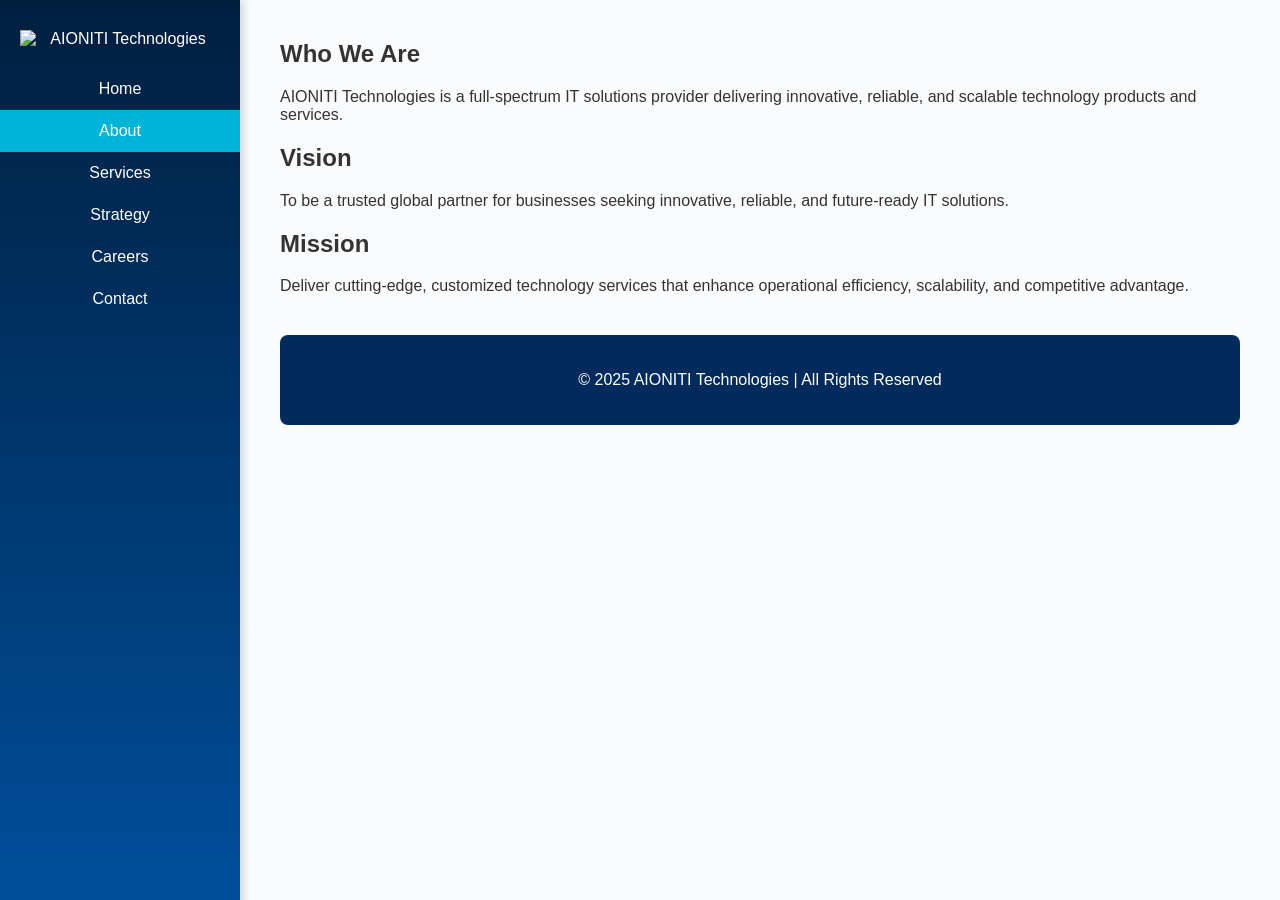
==== about.html @ 7520dfc8 "Add files via upload" ====
<!DOCTYPE html>
    <html lang='en'>
    <head>
      <meta charset='UTF-8'>
      <meta name='viewport' content='width=device-width, initial-scale=1.0'>
      <title>AIONITI Technologies</title>
      <link rel='stylesheet' href='style.css'>
    </head>
    <body>
      
<div class="sidebar">
  <div class="logo">
    <img src="assets/logo.jpg" alt="AIONITI Technologies" style="width:200px;display:block;margin:0 auto 20px auto;">
  </div>
  <nav>
    <a href="index.html">Home</a>
    <a href="about.html">About</a>
    <a href="services.html">Services</a>
    <a href="strategy.html">Strategy</a>
    <a href="careers.html">Careers</a>
    <a href="contact.html">Contact</a>
  </nav>
</div>

      <main>
        
    <section>
      <h2>Who We Are</h2>
      <p>AIONITI Technologies is a full-spectrum IT solutions provider delivering innovative, reliable, and scalable technology products and services.</p>
      <h2>Vision</h2>
      <p>To be a trusted global partner for businesses seeking innovative, reliable, and future-ready IT solutions.</p>
      <h2>Mission</h2>
      <p>Deliver cutting-edge, customized technology services that enhance operational efficiency, scalability, and competitive advantage.</p>
    </section>
    
        <footer><p>&copy; 2025 AIONITI Technologies | All Rights Reserved</p></footer>
      </main>
      <script src='script.js'></script>
    </body>
    </html>
---- style.css ----
body {
  margin: 0;
  font-family: 'Poppins', sans-serif;
  display: flex;
  background: #f9fbfd;
  color: #333;
}

.sidebar {
  position: fixed;
  top: 0;
  left: 0;
  width: 240px;
  height: 100%;
  background: linear-gradient(180deg, #001f3f, #00509e);
  color: white;
  padding-top: 30px;
  text-align: center;
  box-shadow: 2px 0 10px rgba(0,0,0,0.2);
}

.sidebar nav {
  display: flex;
  flex-direction: column;
  align-items: center;
}

.sidebar nav a {
  color: white;
  text-decoration: none;
  padding: 12px 0;
  width: 100%;
  text-align: center;
  font-weight: 500;
  transition: background 0.3s;
}

.sidebar nav a:hover,
.sidebar nav a.active {
  background: #00b4d8;
}

main {
  margin-left: 240px;
  padding: 20px 40px;
  width: calc(100% - 240px);
}

.hero {
  background: linear-gradient(90deg, #00509e, #0077b6);
  color: white;
  text-align: center;
  padding: 80px 20px;
  border-radius: 8px;
}

.hero h1 {
  font-size: 2rem;
  margin-bottom: 10px;
}

.hero p {
  font-size: 1.2rem;
  margin-bottom: 20px;
}

.btn {
  display: inline-block;
  background: white;
  color: #00509e;
  padding: 10px 20px;
  border-radius: 5px;
  text-decoration: none;
  font-weight: bold;
  transition: 0.3s;
}

.btn:hover {
  background: #00b4d8;
  color: white;
}

footer {
  text-align: center;
  margin-top: 40px;
  padding: 20px 0;
  color: #fff;
  background: #002b5c;
  border-radius: 8px;
}

@media (max-width: 768px) {
  .sidebar { width: 180px; }
  main { margin-left: 180px; padding: 20px; }
}

@media (max-width: 600px) {
  .sidebar {
    position: relative;
    width: 100%;
    height: auto;
  }
  .sidebar nav {
    flex-direction: row;
    flex-wrap: wrap;
  }
  .sidebar nav a {
    flex: 1 1 33%;
    padding: 10px;
    font-size: 0.9rem;
  }
  main { margin-left: 0; }
}
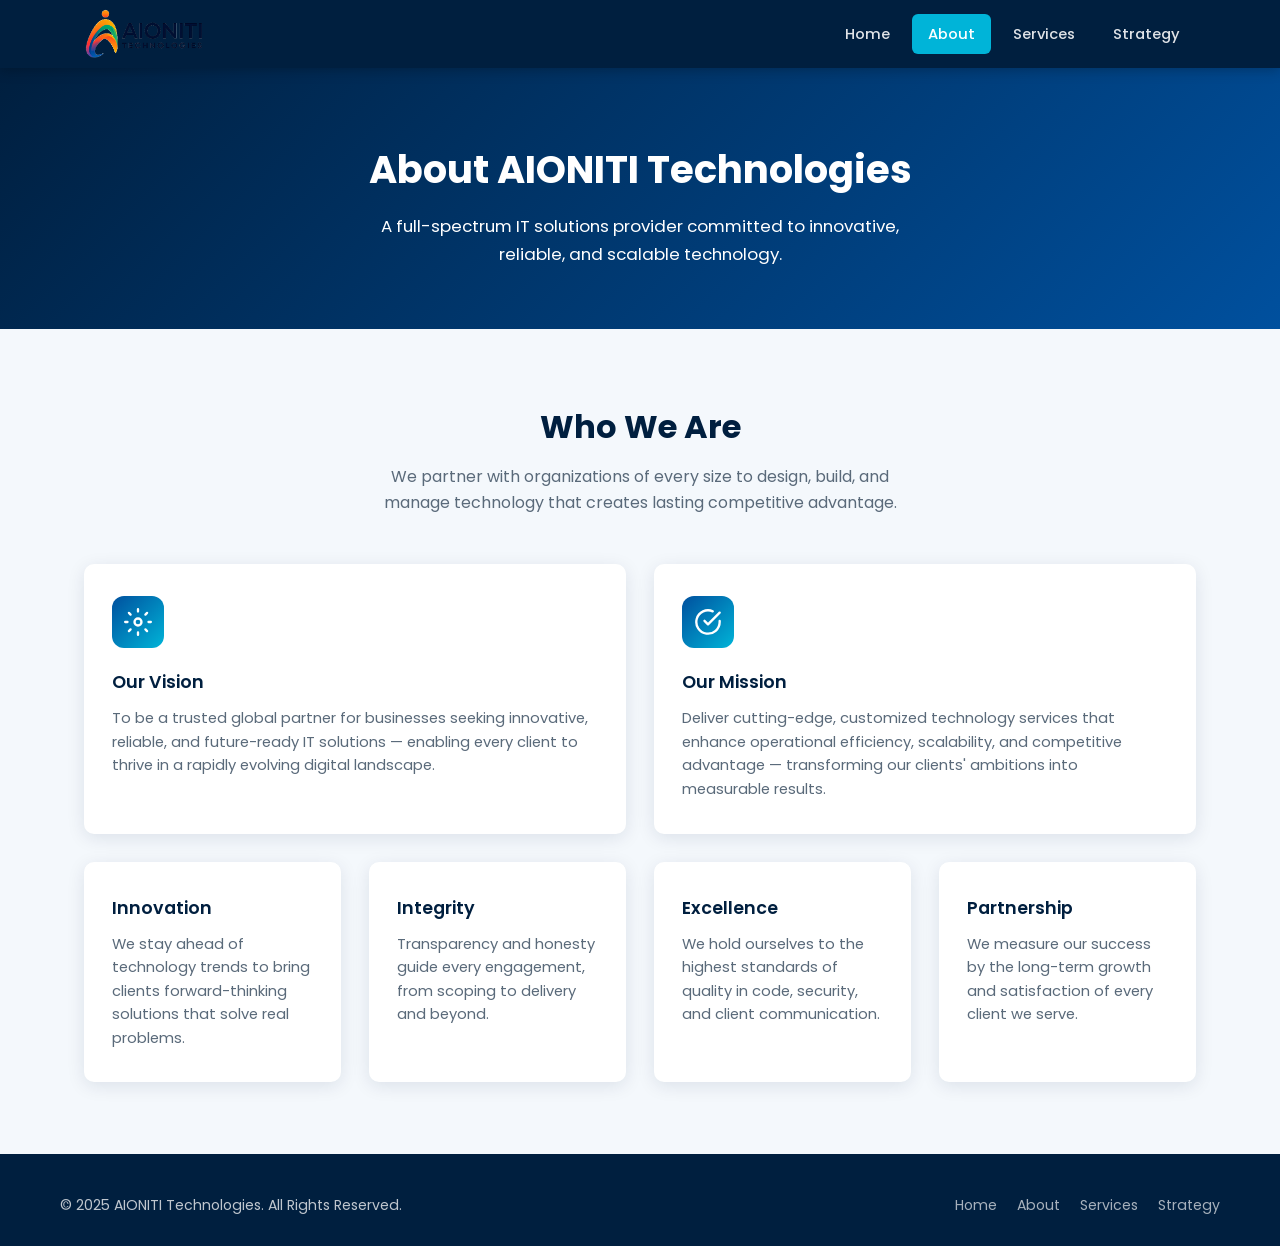
==== commit ce0f9f60: "Add files via upload" ====
--- a/about.html
+++ b/about.html
@@ -1,42 +1,134 @@
+<!DOCTYPE html>
+<html lang="en">
+<head>
+  <meta charset="UTF-8">
+  <meta name="viewport" content="width=device-width, initial-scale=1.0">
 
-    <!DOCTYPE html>
-    <html lang='en'>
-    <head>
-      <meta charset='UTF-8'>
-      <meta name='viewport' content='width=device-width, initial-scale=1.0'>
-      <title>AIONITI Technologies</title>
-      <link rel='stylesheet' href='style.css'>
-    </head>
-    <body>
-      
-<div class="sidebar">
-  <div class="logo">
-    <img src="assets/logo.jpg" alt="AIONITI Technologies" style="width:200px;display:block;margin:0 auto 20px auto;">
-  </div>
-  <nav>
-    <a href="index.html">Home</a>
-    <a href="about.html">About</a>
-    <a href="services.html">Services</a>
-    <a href="strategy.html">Strategy</a>
-    <a href="careers.html">Careers</a>
-    <a href="contact.html">Contact</a>
-  </nav>
-</div>
+  <title>About AIONITI Technologies — Our Vision, Mission &amp; Team</title>
+  <meta name="description" content="Learn about AIONITI Technologies — our vision to be a trusted global IT partner, our mission to deliver cutting-edge customized solutions, and the values that guide our team.">
 
-      <main>
-        
-    <section>
-      <h2>Who We Are</h2>
-      <p>AIONITI Technologies is a full-spectrum IT solutions provider delivering innovative, reliable, and scalable technology products and services.</p>
-      <h2>Vision</h2>
-      <p>To be a trusted global partner for businesses seeking innovative, reliable, and future-ready IT solutions.</p>
-      <h2>Mission</h2>
-      <p>Deliver cutting-edge, customized technology services that enhance operational efficiency, scalability, and competitive advantage.</p>
+  <!-- Open Graph -->
+  <meta property="og:type"        content="website">
+  <meta property="og:url"         content="https://aioniti.github.io/about.html">
+  <meta property="og:title"       content="About AIONITI Technologies — Our Vision, Mission &amp; Team">
+  <meta property="og:description" content="Discover the story, vision, and mission behind AIONITI Technologies — a full-spectrum IT solutions provider.">
+  <meta property="og:image"       content="https://aioniti.github.io/assets/logo.jpg">
+
+  <!-- Canonical -->
+  <link rel="canonical" href="https://aioniti.github.io/about.html">
+
+  <!-- Fonts -->
+  <link rel="preconnect" href="https://fonts.googleapis.com">
+  <link rel="preconnect" href="https://fonts.gstatic.com" crossorigin>
+  <link href="https://fonts.googleapis.com/css2?family=Poppins:wght@400;500;600;700&display=swap" rel="stylesheet">
+
+  <link rel="stylesheet" href="style.css">
+
+  <!-- JSON-LD: Organization -->
+  <script type="application/ld+json">
+  {
+    "@context": "https://schema.org",
+    "@type": "Organization",
+    "name": "AIONITI Technologies",
+    "url": "https://aioniti.github.io/",
+    "logo": "https://aioniti.github.io/assets/logo.jpg",
+    "description": "AIONITI Technologies is a full-spectrum IT solutions provider delivering innovative, reliable, and scalable technology products and services.",
+    "sameAs": []
+  }
+  </script>
+</head>
+<body>
+
+  <!-- ===== Header / Nav ===== -->
+  <header>
+    <div class="nav-inner">
+      <a href="index.html" class="nav-logo">
+        <img src="assets/logo-tr.png" alt="AIONITI Technologies logo">
+      </a>
+      <button class="nav-toggle" aria-label="Toggle navigation">
+        <span></span>
+        <span></span>
+        <span></span>
+      </button>
+      <nav>
+        <a href="index.html">Home</a>
+        <a href="about.html">About</a>
+        <a href="services.html">Services</a>
+        <a href="strategy.html">Strategy</a>
+      </nav>
+    </div>
+  </header>
+
+  <!-- ===== Main ===== -->
+  <main>
+
+    <!-- Page Hero -->
+    <section class="page-hero">
+      <h1 class="fade-in">About AIONITI Technologies</h1>
+      <p class="fade-in fade-in-delay-1">A full-spectrum IT solutions provider committed to innovative, reliable, and scalable technology.</p>
     </section>
-    
-        <footer><p>&copy; 2025 AIONITI Technologies | All Rights Reserved</p></footer>
-      </main>
-      <script src='script.js'></script>
-    </body>
-    </html>
-    +
+    <!-- Who We Are -->
+    <div class="section">
+      <div class="section-title fade-in">
+        <h2>Who We Are</h2>
+        <p>We partner with organizations of every size to design, build, and manage technology that creates lasting competitive advantage.</p>
+      </div>
+
+      <!-- Vision & Mission Cards -->
+      <div class="card-grid-2">
+        <div class="card fade-in fade-in-delay-1">
+          <div class="card-icon">
+            <svg viewBox="0 0 24 24" aria-hidden="true"><circle cx="12" cy="12" r="3"/><path d="M12 1v2M12 21v2M4.22 4.22l1.42 1.42M18.36 18.36l1.42 1.42M1 12h2M21 12h2M4.22 19.78l1.42-1.42M18.36 5.64l1.42-1.42"/></svg>
+          </div>
+          <h3>Our Vision</h3>
+          <p>To be a trusted global partner for businesses seeking innovative, reliable, and future-ready IT solutions — enabling every client to thrive in a rapidly evolving digital landscape.</p>
+        </div>
+        <div class="card fade-in fade-in-delay-2">
+          <div class="card-icon">
+            <svg viewBox="0 0 24 24" aria-hidden="true"><path d="M22 11.08V12a10 10 0 1 1-5.93-9.14"/><polyline points="22 4 12 14.01 9 11.01"/></svg>
+          </div>
+          <h3>Our Mission</h3>
+          <p>Deliver cutting-edge, customized technology services that enhance operational efficiency, scalability, and competitive advantage — transforming our clients' ambitions into measurable results.</p>
+        </div>
+      </div>
+
+      <!-- Values Row -->
+      <div class="card-grid" style="margin-top: 28px;">
+        <div class="card fade-in fade-in-delay-1">
+          <h3>Innovation</h3>
+          <p>We stay ahead of technology trends to bring clients forward-thinking solutions that solve real problems.</p>
+        </div>
+        <div class="card fade-in fade-in-delay-2">
+          <h3>Integrity</h3>
+          <p>Transparency and honesty guide every engagement, from scoping to delivery and beyond.</p>
+        </div>
+        <div class="card fade-in fade-in-delay-3">
+          <h3>Excellence</h3>
+          <p>We hold ourselves to the highest standards of quality in code, security, and client communication.</p>
+        </div>
+        <div class="card fade-in fade-in-delay-4">
+          <h3>Partnership</h3>
+          <p>We measure our success by the long-term growth and satisfaction of every client we serve.</p>
+        </div>
+      </div>
+    </div>
+
+  </main>
+
+  <!-- ===== Footer ===== -->
+  <footer>
+    <div class="footer-inner">
+      <p>&copy; 2025 AIONITI Technologies. All Rights Reserved.</p>
+      <nav class="footer-links" aria-label="Footer navigation">
+        <a href="index.html">Home</a>
+        <a href="about.html">About</a>
+        <a href="services.html">Services</a>
+        <a href="strategy.html">Strategy</a>
+      </nav>
+    </div>
+  </footer>
+
+  <script src="script.js"></script>
+</body>
+</html>
--- a/style.css
+++ b/style.css
@@ -1,114 +1,512 @@
+/* ============================================================
+   AIONITI Technologies — Main Stylesheet
+   ============================================================ */
+
+/* ---------- Custom Properties ---------- */
+:root {
+  --color-dark:    #001f3f;
+  --color-primary: #00509e;
+  --color-mid:     #0077b6;
+  --color-accent:  #00b4d8;
+  --color-bg:      #f4f8fc;
+  --color-text:    #1a2b3c;
+  --color-muted:   #5a6a7a;
+  --color-white:   #ffffff;
+  --radius:        10px;
+  --shadow:        0 4px 18px rgba(0, 32, 64, 0.10);
+  --shadow-hover:  0 8px 32px rgba(0, 32, 64, 0.18);
+  --transition:    0.28s ease;
+  --nav-height:    68px;
+}
+
+/* ---------- Reset / Base ---------- */
+*, *::before, *::after {
+  box-sizing: border-box;
+  margin: 0;
+  padding: 0;
+}
+
+html {
+  scroll-behavior: smooth;
+}
 
 body {
-  margin: 0;
   font-family: 'Poppins', sans-serif;
-  display: flex;
-  background: #f9fbfd;
-  color: #333;
-}
-
-.sidebar {
-  position: fixed;
+  background: var(--color-bg);
+  color: var(--color-text);
+  line-height: 1.65;
+}
+
+img { max-width: 100%; display: block; }
+
+a { color: inherit; text-decoration: none; }
+
+/* ---------- Animations ---------- */
+@keyframes fadeInUp {
+  from { opacity: 0; transform: translateY(28px); }
+  to   { opacity: 1; transform: translateY(0); }
+}
+
+@keyframes fadeIn {
+  from { opacity: 0; }
+  to   { opacity: 1; }
+}
+
+.fade-in {
+  animation: fadeInUp 0.65s var(--transition) both;
+}
+
+.fade-in-delay-1 { animation-delay: 0.10s; }
+.fade-in-delay-2 { animation-delay: 0.22s; }
+.fade-in-delay-3 { animation-delay: 0.34s; }
+.fade-in-delay-4 { animation-delay: 0.46s; }
+
+/* ---------- Top Navigation ---------- */
+header {
+  position: sticky;
   top: 0;
-  left: 0;
-  width: 240px;
+  z-index: 100;
+  background: var(--color-dark);
+  height: var(--nav-height);
+  box-shadow: 0 2px 12px rgba(0, 0, 0, 0.25);
+}
+
+.nav-inner {
+  max-width: 1160px;
+  margin: 0 auto;
+  padding: 0 24px;
   height: 100%;
-  background: linear-gradient(180deg, #001f3f, #00509e);
-  color: white;
-  padding-top: 30px;
+  display: flex;
+  align-items: center;
+  justify-content: space-between;
+}
+
+.nav-logo img {
+  height: 52px;
+  width: auto;
+  border-radius: 6px;
+}
+
+header nav {
+  display: flex;
+  gap: 6px;
+}
+
+header nav a {
+  color: rgba(255, 255, 255, 0.88);
+  padding: 8px 16px;
+  border-radius: 6px;
+  font-size: 0.92rem;
+  font-weight: 500;
+  transition: background var(--transition), color var(--transition);
+}
+
+header nav a:hover,
+header nav a.active {
+  background: var(--color-accent);
+  color: var(--color-white);
+}
+
+/* Hamburger */
+.nav-toggle {
+  display: none;
+  flex-direction: column;
+  gap: 5px;
+  cursor: pointer;
+  padding: 6px;
+  background: none;
+  border: none;
+}
+
+.nav-toggle span {
+  display: block;
+  width: 26px;
+  height: 2px;
+  background: var(--color-white);
+  border-radius: 2px;
+  transition: transform var(--transition), opacity var(--transition);
+}
+
+/* Mobile nav open state */
+header.nav-open nav {
+  display: flex;
+}
+
+/* ---------- Page Wrapper ---------- */
+main {
+  min-height: calc(100vh - var(--nav-height));
+}
+
+/* ---------- Hero Section ---------- */
+.hero {
+  background: linear-gradient(135deg, var(--color-dark) 0%, var(--color-primary) 55%, var(--color-mid) 100%);
+  color: var(--color-white);
   text-align: center;
-  box-shadow: 2px 0 10px rgba(0,0,0,0.2);
-}
-
-.sidebar nav {
-  display: flex;
-  flex-direction: column;
-  align-items: center;
-}
-
-.sidebar nav a {
-  color: white;
-  text-decoration: none;
-  padding: 12px 0;
-  width: 100%;
+  padding: 110px 24px 90px;
+  animation: fadeIn 0.8s ease both;
+}
+
+.hero h1 {
+  font-size: clamp(1.8rem, 4vw, 2.8rem);
+  font-weight: 700;
+  max-width: 780px;
+  margin: 0 auto 18px;
+  line-height: 1.25;
+}
+
+.hero p {
+  font-size: clamp(1rem, 2vw, 1.2rem);
+  opacity: 0.9;
+  max-width: 560px;
+  margin: 0 auto 36px;
+}
+
+/* ---------- Page Hero (inner pages) ---------- */
+.page-hero {
+  background: linear-gradient(135deg, var(--color-dark), var(--color-primary));
+  color: var(--color-white);
   text-align: center;
-  font-weight: 500;
-  transition: background 0.3s;
-}
-
-.sidebar nav a:hover,
-.sidebar nav a.active {
-  background: #00b4d8;
-}
-
-main {
-  margin-left: 240px;
-  padding: 20px 40px;
-  width: calc(100% - 240px);
-}
-
-.hero {
-  background: linear-gradient(90deg, #00509e, #0077b6);
-  color: white;
-  text-align: center;
-  padding: 80px 20px;
-  border-radius: 8px;
-}
-
-.hero h1 {
-  font-size: 2rem;
-  margin-bottom: 10px;
-}
-
-.hero p {
-  font-size: 1.2rem;
-  margin-bottom: 20px;
-}
-
+  padding: 70px 24px 60px;
+}
+
+.page-hero h1 {
+  font-size: clamp(1.6rem, 3.5vw, 2.4rem);
+  font-weight: 700;
+  margin-bottom: 12px;
+}
+
+.page-hero p {
+  font-size: 1.05rem;
+  opacity: 0.88;
+  max-width: 560px;
+  margin: 0 auto;
+}
+
+/* ---------- Buttons ---------- */
 .btn {
   display: inline-block;
-  background: white;
-  color: #00509e;
-  padding: 10px 20px;
-  border-radius: 5px;
-  text-decoration: none;
-  font-weight: bold;
-  transition: 0.3s;
+  background: var(--color-white);
+  color: var(--color-primary);
+  padding: 13px 30px;
+  border-radius: var(--radius);
+  font-weight: 600;
+  font-size: 0.95rem;
+  transition: background var(--transition), color var(--transition), box-shadow var(--transition);
+  box-shadow: 0 2px 8px rgba(0,0,0,0.12);
 }
 
 .btn:hover {
-  background: #00b4d8;
-  color: white;
-}
-
+  background: var(--color-accent);
+  color: var(--color-white);
+  box-shadow: 0 4px 16px rgba(0, 180, 216, 0.35);
+}
+
+.btn-outline {
+  display: inline-block;
+  border: 2px solid var(--color-primary);
+  color: var(--color-primary);
+  padding: 11px 28px;
+  border-radius: var(--radius);
+  font-weight: 600;
+  font-size: 0.95rem;
+  transition: background var(--transition), color var(--transition);
+}
+
+.btn-outline:hover {
+  background: var(--color-primary);
+  color: var(--color-white);
+}
+
+/* ---------- Section Wrapper ---------- */
+.section {
+  padding: 72px 24px;
+  max-width: 1160px;
+  margin: 0 auto;
+}
+
+.section-title {
+  text-align: center;
+  margin-bottom: 48px;
+}
+
+.section-title h2 {
+  font-size: clamp(1.5rem, 3vw, 2rem);
+  font-weight: 700;
+  color: var(--color-dark);
+  margin-bottom: 10px;
+}
+
+.section-title p {
+  color: var(--color-muted);
+  font-size: 1rem;
+  max-width: 560px;
+  margin: 0 auto;
+}
+
+/* ---------- Cards ---------- */
+.card-grid {
+  display: grid;
+  grid-template-columns: repeat(auto-fit, minmax(240px, 1fr));
+  gap: 28px;
+}
+
+.card-grid-2 {
+  display: grid;
+  grid-template-columns: repeat(auto-fit, minmax(300px, 1fr));
+  gap: 28px;
+}
+
+.card {
+  background: var(--color-white);
+  border-radius: var(--radius);
+  padding: 32px 28px;
+  box-shadow: var(--shadow);
+  transition: transform var(--transition), box-shadow var(--transition);
+}
+
+.card:hover {
+  transform: translateY(-5px);
+  box-shadow: var(--shadow-hover);
+}
+
+.card-icon {
+  width: 52px;
+  height: 52px;
+  background: linear-gradient(135deg, var(--color-primary), var(--color-accent));
+  border-radius: 12px;
+  display: flex;
+  align-items: center;
+  justify-content: center;
+  margin-bottom: 20px;
+}
+
+.card-icon svg {
+  width: 28px;
+  height: 28px;
+  fill: none;
+  stroke: var(--color-white);
+  stroke-width: 2;
+  stroke-linecap: round;
+  stroke-linejoin: round;
+}
+
+.card h3 {
+  font-size: 1.1rem;
+  font-weight: 600;
+  color: var(--color-dark);
+  margin-bottom: 10px;
+}
+
+.card p {
+  font-size: 0.92rem;
+  color: var(--color-muted);
+  line-height: 1.6;
+}
+
+/* ---------- About Teaser (2-col) ---------- */
+.about-teaser {
+  display: grid;
+  grid-template-columns: 1fr 1fr;
+  gap: 48px;
+  align-items: center;
+  background: var(--color-white);
+  border-radius: var(--radius);
+  padding: 48px;
+  box-shadow: var(--shadow);
+}
+
+.about-teaser h2 {
+  font-size: 1.7rem;
+  font-weight: 700;
+  color: var(--color-dark);
+  margin-bottom: 16px;
+}
+
+.about-teaser p {
+  color: var(--color-muted);
+  margin-bottom: 24px;
+  line-height: 1.7;
+}
+
+.about-teaser-visual {
+  background: linear-gradient(135deg, var(--color-primary), var(--color-mid));
+  border-radius: var(--radius);
+  height: 260px;
+  display: flex;
+  align-items: center;
+  justify-content: center;
+  color: var(--color-white);
+  font-size: 4rem;
+  font-weight: 700;
+  letter-spacing: -2px;
+  opacity: 0.92;
+}
+
+/* ---------- Strategy Timeline ---------- */
+.timeline {
+  position: relative;
+  padding-left: 48px;
+  display: flex;
+  flex-direction: column;
+  gap: 0;
+}
+
+.timeline::before {
+  content: '';
+  position: absolute;
+  left: 20px;
+  top: 0;
+  bottom: 0;
+  width: 3px;
+  background: linear-gradient(180deg, var(--color-primary), var(--color-accent));
+  border-radius: 3px;
+}
+
+.timeline-step {
+  position: relative;
+  padding: 32px 28px 32px 32px;
+  background: var(--color-white);
+  border-radius: var(--radius);
+  box-shadow: var(--shadow);
+  margin-bottom: 24px;
+  transition: transform var(--transition), box-shadow var(--transition);
+}
+
+.timeline-step:last-child {
+  margin-bottom: 0;
+}
+
+.timeline-step:hover {
+  transform: translateX(4px);
+  box-shadow: var(--shadow-hover);
+}
+
+.timeline-step::before {
+  content: attr(data-step);
+  position: absolute;
+  left: -48px;
+  top: 50%;
+  transform: translateY(-50%);
+  width: 38px;
+  height: 38px;
+  background: linear-gradient(135deg, var(--color-primary), var(--color-accent));
+  color: var(--color-white);
+  border-radius: 50%;
+  display: flex;
+  align-items: center;
+  justify-content: center;
+  font-weight: 700;
+  font-size: 0.95rem;
+}
+
+.timeline-step h3 {
+  font-size: 1.1rem;
+  font-weight: 600;
+  color: var(--color-dark);
+  margin-bottom: 8px;
+}
+
+.timeline-step p {
+  font-size: 0.92rem;
+  color: var(--color-muted);
+  line-height: 1.65;
+}
+
+/* ---------- Footer ---------- */
 footer {
-  text-align: center;
-  margin-top: 40px;
-  padding: 20px 0;
-  color: #fff;
-  background: #002b5c;
-  border-radius: 8px;
+  background: var(--color-dark);
+  color: rgba(255, 255, 255, 0.75);
+  padding: 40px 24px 28px;
+  margin-top: 0;
+}
+
+.footer-inner {
+  max-width: 1160px;
+  margin: 0 auto;
+  display: flex;
+  flex-wrap: wrap;
+  align-items: center;
+  justify-content: space-between;
+  gap: 20px;
+}
+
+.footer-links {
+  display: flex;
+  gap: 20px;
+}
+
+.footer-links a {
+  color: rgba(255, 255, 255, 0.65);
+  font-size: 0.88rem;
+  transition: color var(--transition);
+}
+
+.footer-links a:hover {
+  color: var(--color-accent);
+}
+
+footer p {
+  font-size: 0.88rem;
+}
+
+/* ---------- Utility ---------- */
+.text-center { text-align: center; }
+.mt-8  { margin-top: 8px; }
+.mt-16 { margin-top: 16px; }
+.mt-24 { margin-top: 24px; }
+
+/* ---------- Responsive ---------- */
+@media (max-width: 900px) {
+  .about-teaser {
+    grid-template-columns: 1fr;
+    padding: 32px 24px;
+  }
+  .about-teaser-visual { height: 180px; }
 }
 
 @media (max-width: 768px) {
-  .sidebar { width: 180px; }
-  main { margin-left: 180px; padding: 20px; }
-}
-
-@media (max-width: 600px) {
-  .sidebar {
-    position: relative;
-    width: 100%;
-    height: auto;
-  }
-  .sidebar nav {
-    flex-direction: row;
-    flex-wrap: wrap;
-  }
-  .sidebar nav a {
-    flex: 1 1 33%;
-    padding: 10px;
-    font-size: 0.9rem;
-  }
-  main { margin-left: 0; }
-}
+  .nav-toggle {
+    display: flex;
+  }
+
+  header nav {
+    display: none;
+    position: absolute;
+    top: var(--nav-height);
+    left: 0;
+    right: 0;
+    background: var(--color-dark);
+    flex-direction: column;
+    padding: 12px 16px 20px;
+    gap: 4px;
+    box-shadow: 0 6px 20px rgba(0,0,0,0.25);
+  }
+
+  header nav a {
+    padding: 12px 16px;
+    border-radius: 6px;
+  }
+
+  .section {
+    padding: 48px 16px;
+  }
+
+  .hero {
+    padding: 72px 16px 64px;
+  }
+
+  .timeline {
+    padding-left: 40px;
+  }
+}
+
+@media (max-width: 500px) {
+  .card-grid, .card-grid-2 {
+    grid-template-columns: 1fr;
+  }
+
+  .footer-inner {
+    flex-direction: column;
+    align-items: flex-start;
+  }
+}
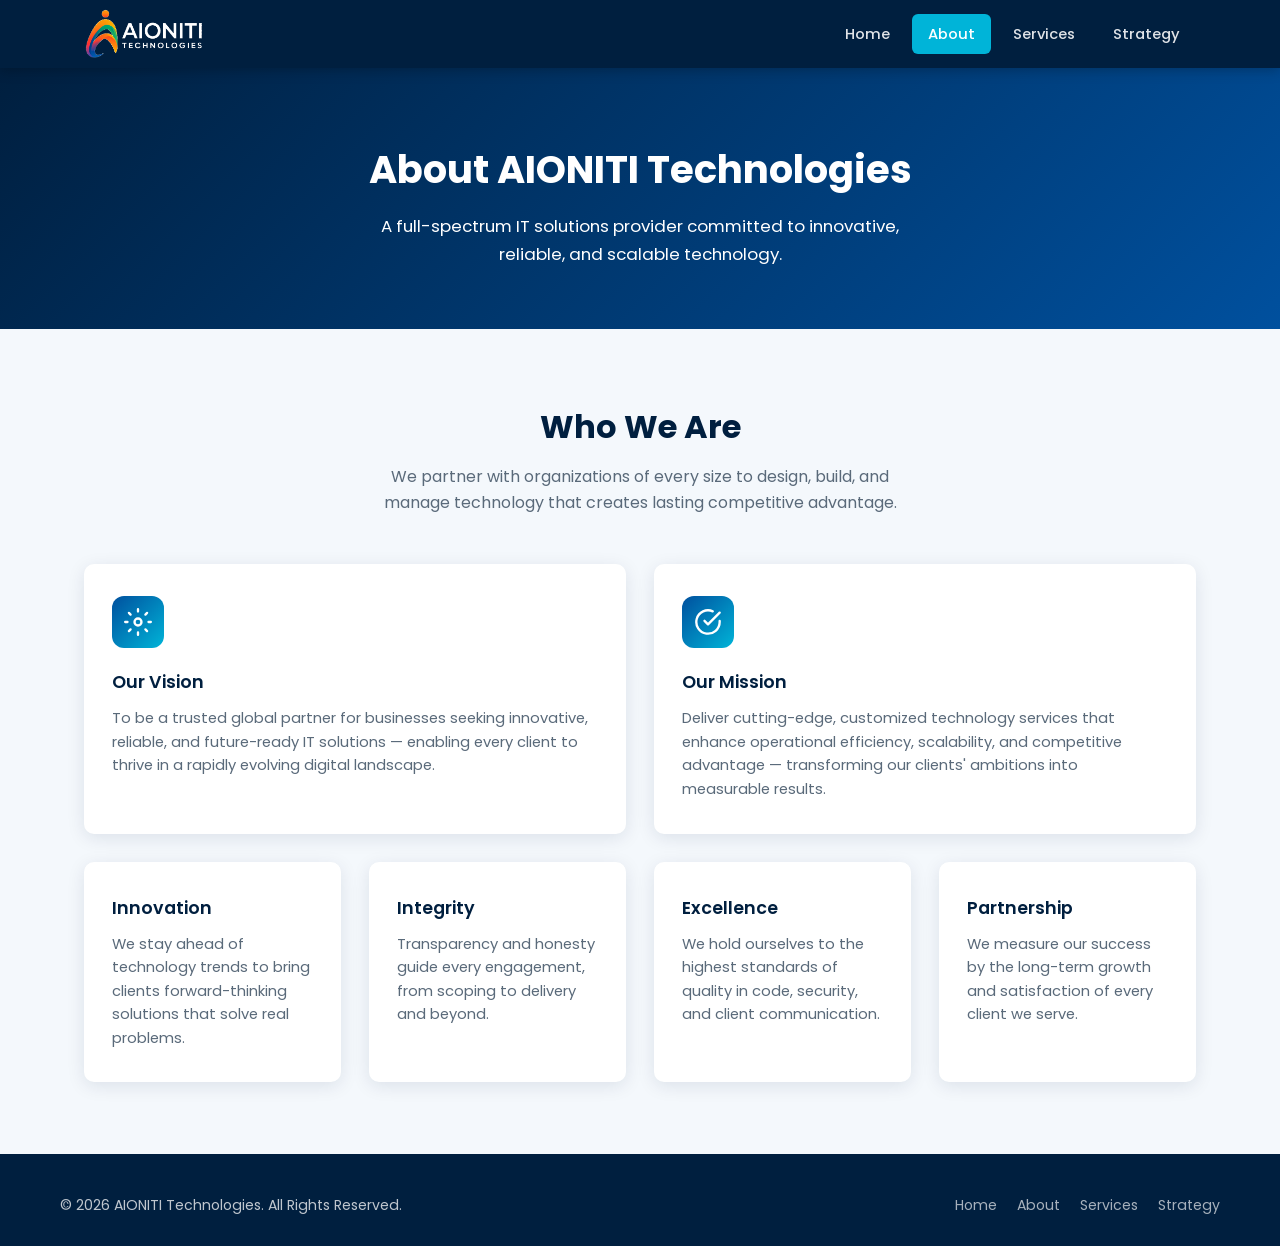
==== commit c7a18a99: "Update copyright year in footer to 2026" ====
--- a/about.html
+++ b/about.html
@@ -119,7 +119,7 @@
   <!-- ===== Footer ===== -->
   <footer>
     <div class="footer-inner">
-      <p>&copy; 2025 AIONITI Technologies. All Rights Reserved.</p>
+      <p>&copy; 2026 AIONITI Technologies. All Rights Reserved.</p>
       <nav class="footer-links" aria-label="Footer navigation">
         <a href="index.html">Home</a>
         <a href="about.html">About</a>
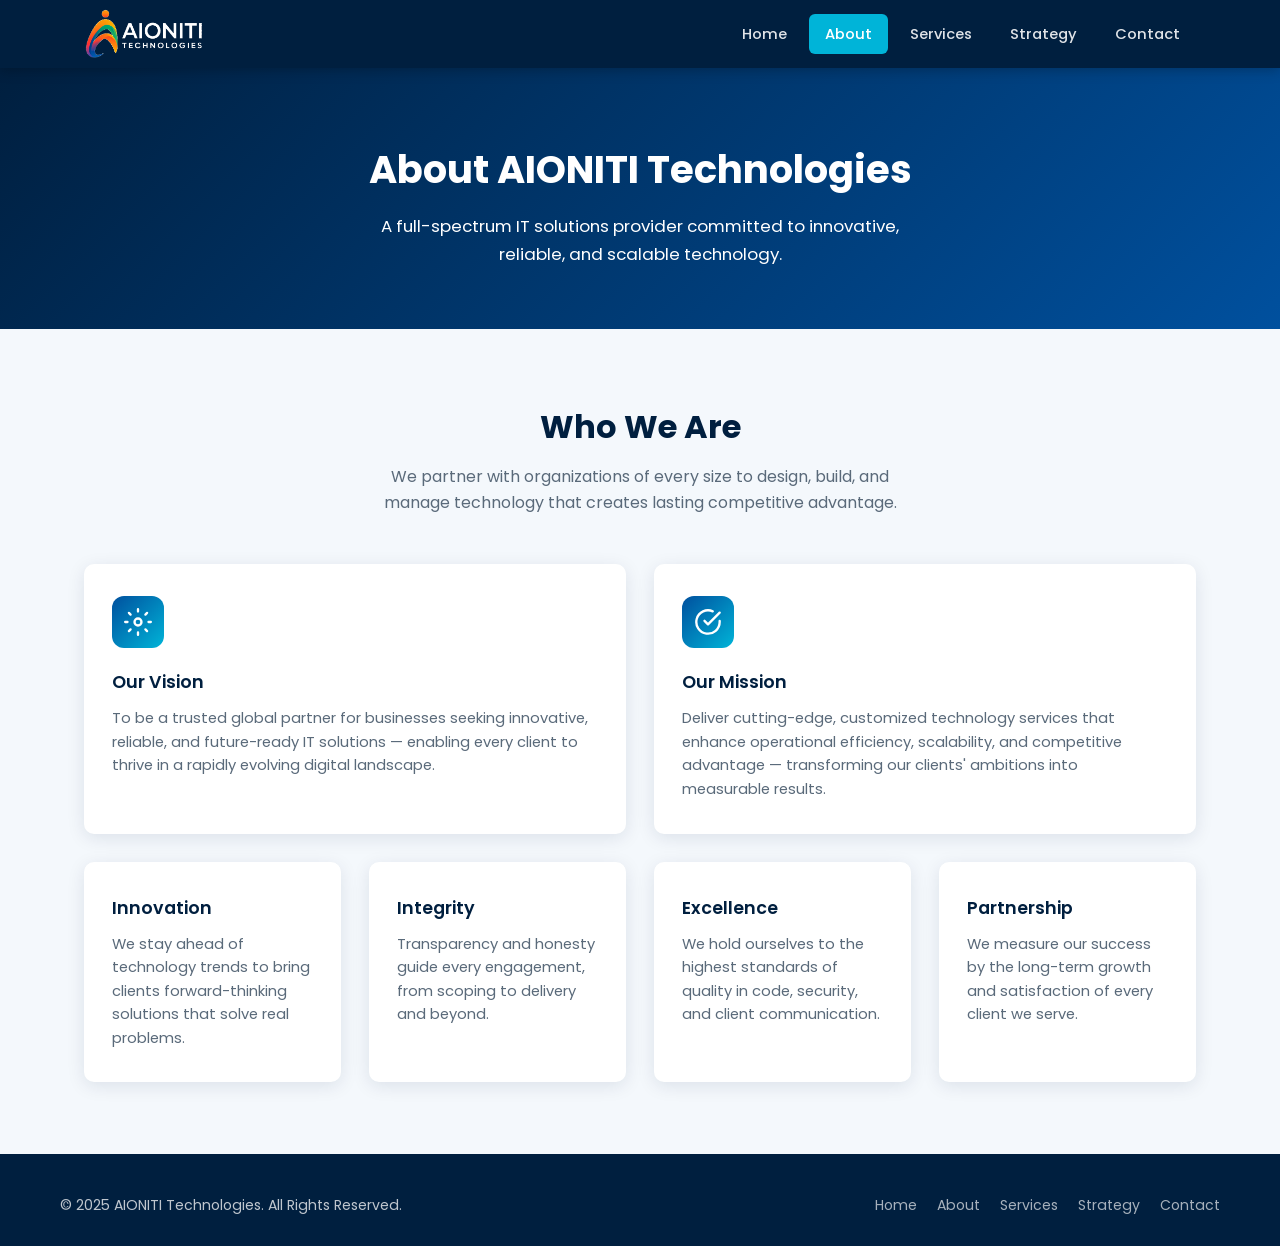
==== commit 17be40f6: "Add files via upload" ====
--- a/about.html
+++ b/about.html
@@ -55,6 +55,7 @@
         <a href="about.html">About</a>
         <a href="services.html">Services</a>
         <a href="strategy.html">Strategy</a>
+        <a href="contact.html">Contact</a>
       </nav>
     </div>
   </header>
@@ -119,12 +120,13 @@
   <!-- ===== Footer ===== -->
   <footer>
     <div class="footer-inner">
-      <p>&copy; 2026 AIONITI Technologies. All Rights Reserved.</p>
+      <p>&copy; 2025 AIONITI Technologies. All Rights Reserved.</p>
       <nav class="footer-links" aria-label="Footer navigation">
         <a href="index.html">Home</a>
         <a href="about.html">About</a>
         <a href="services.html">Services</a>
         <a href="strategy.html">Strategy</a>
+        <a href="contact.html">Contact</a>
       </nav>
     </div>
   </footer>
--- a/style.css
+++ b/style.css
@@ -412,6 +412,252 @@
   line-height: 1.65;
 }
 
+/* ---------- Testimonials ---------- */
+.testimonials-band {
+  background: linear-gradient(135deg, var(--color-dark) 0%, #00366b 100%);
+  padding: 80px 24px;
+}
+
+.testimonials-band .section-title h2,
+.testimonials-band .section-title p {
+  color: var(--color-white);
+}
+
+.testimonials-band .section-title p {
+  opacity: 0.75;
+}
+
+.testimonial-grid {
+  max-width: 1160px;
+  margin: 0 auto;
+  display: grid;
+  grid-template-columns: repeat(auto-fit, minmax(280px, 1fr));
+  gap: 28px;
+}
+
+.testimonial-card {
+  background: rgba(255, 255, 255, 0.07);
+  border: 1px solid rgba(255, 255, 255, 0.12);
+  border-radius: var(--radius);
+  padding: 36px 32px 28px;
+  position: relative;
+  transition: background var(--transition), transform var(--transition);
+}
+
+.testimonial-card:hover {
+  background: rgba(255, 255, 255, 0.12);
+  transform: translateY(-4px);
+}
+
+.testimonial-card::before {
+  content: '\201C';
+  position: absolute;
+  top: 16px;
+  left: 28px;
+  font-size: 5rem;
+  line-height: 1;
+  color: var(--color-accent);
+  opacity: 0.5;
+  font-family: Georgia, serif;
+}
+
+.testimonial-card blockquote {
+  margin: 0 0 28px;
+  padding-top: 32px;
+  font-size: 0.95rem;
+  color: rgba(255, 255, 255, 0.88);
+  line-height: 1.72;
+  font-style: italic;
+}
+
+.testimonial-author {
+  display: flex;
+  align-items: center;
+  gap: 14px;
+}
+
+.testimonial-avatar {
+  width: 44px;
+  height: 44px;
+  border-radius: 50%;
+  background: linear-gradient(135deg, var(--color-primary), var(--color-accent));
+  display: flex;
+  align-items: center;
+  justify-content: center;
+  font-weight: 700;
+  font-size: 1rem;
+  color: var(--color-white);
+  flex-shrink: 0;
+}
+
+.testimonial-meta strong {
+  display: block;
+  font-size: 0.92rem;
+  font-weight: 600;
+  color: var(--color-white);
+}
+
+.testimonial-meta span {
+  font-size: 0.82rem;
+  color: rgba(255, 255, 255, 0.55);
+}
+
+/* ---------- Contact Page ---------- */
+.contact-layout {
+  display: grid;
+  grid-template-columns: 1fr 1.6fr;
+  gap: 40px;
+  align-items: start;
+}
+
+.contact-info {
+  display: flex;
+  flex-direction: column;
+  gap: 20px;
+}
+
+.contact-info-card {
+  background: var(--color-white);
+  border-radius: var(--radius);
+  padding: 24px 28px;
+  box-shadow: var(--shadow);
+  display: flex;
+  align-items: flex-start;
+  gap: 18px;
+}
+
+.contact-info-icon {
+  width: 44px;
+  height: 44px;
+  background: linear-gradient(135deg, var(--color-primary), var(--color-accent));
+  border-radius: 10px;
+  display: flex;
+  align-items: center;
+  justify-content: center;
+  flex-shrink: 0;
+}
+
+.contact-info-icon svg {
+  width: 22px;
+  height: 22px;
+  fill: none;
+  stroke: var(--color-white);
+  stroke-width: 2;
+  stroke-linecap: round;
+  stroke-linejoin: round;
+}
+
+.contact-info-card h4 {
+  font-size: 0.82rem;
+  font-weight: 600;
+  text-transform: uppercase;
+  letter-spacing: 0.06em;
+  color: var(--color-muted);
+  margin-bottom: 4px;
+}
+
+.contact-info-card p,
+.contact-info-card a {
+  font-size: 0.95rem;
+  color: var(--color-dark);
+  font-weight: 500;
+  line-height: 1.5;
+}
+
+.contact-info-card a:hover {
+  color: var(--color-primary);
+}
+
+/* Form */
+.contact-form-card {
+  background: var(--color-white);
+  border-radius: var(--radius);
+  padding: 40px 36px;
+  box-shadow: var(--shadow);
+}
+
+.contact-form-card h3 {
+  font-size: 1.3rem;
+  font-weight: 700;
+  color: var(--color-dark);
+  margin-bottom: 28px;
+}
+
+.form-row {
+  display: grid;
+  grid-template-columns: 1fr 1fr;
+  gap: 16px;
+}
+
+.form-group {
+  display: flex;
+  flex-direction: column;
+  gap: 6px;
+  margin-bottom: 18px;
+}
+
+.form-group label {
+  font-size: 0.85rem;
+  font-weight: 600;
+  color: var(--color-text);
+}
+
+.form-group input,
+.form-group select,
+.form-group textarea {
+  padding: 11px 14px;
+  border: 1.5px solid #dce4ed;
+  border-radius: 7px;
+  font-family: 'Poppins', sans-serif;
+  font-size: 0.92rem;
+  color: var(--color-text);
+  background: var(--color-bg);
+  transition: border-color var(--transition), box-shadow var(--transition);
+  outline: none;
+  width: 100%;
+}
+
+.form-group input:focus,
+.form-group select:focus,
+.form-group textarea:focus {
+  border-color: var(--color-primary);
+  box-shadow: 0 0 0 3px rgba(0, 80, 158, 0.12);
+  background: var(--color-white);
+}
+
+.form-group textarea {
+  resize: vertical;
+  min-height: 130px;
+}
+
+.form-notice {
+  font-size: 0.8rem;
+  color: var(--color-muted);
+  margin-top: -8px;
+  margin-bottom: 20px;
+}
+
+.form-notice a {
+  color: var(--color-primary);
+  text-decoration: underline;
+}
+
+@media (max-width: 900px) {
+  .contact-layout {
+    grid-template-columns: 1fr;
+  }
+}
+
+@media (max-width: 600px) {
+  .form-row {
+    grid-template-columns: 1fr;
+  }
+
+  .contact-form-card {
+    padding: 28px 20px;
+  }
+}
+
 /* ---------- Footer ---------- */
 footer {
   background: var(--color-dark);
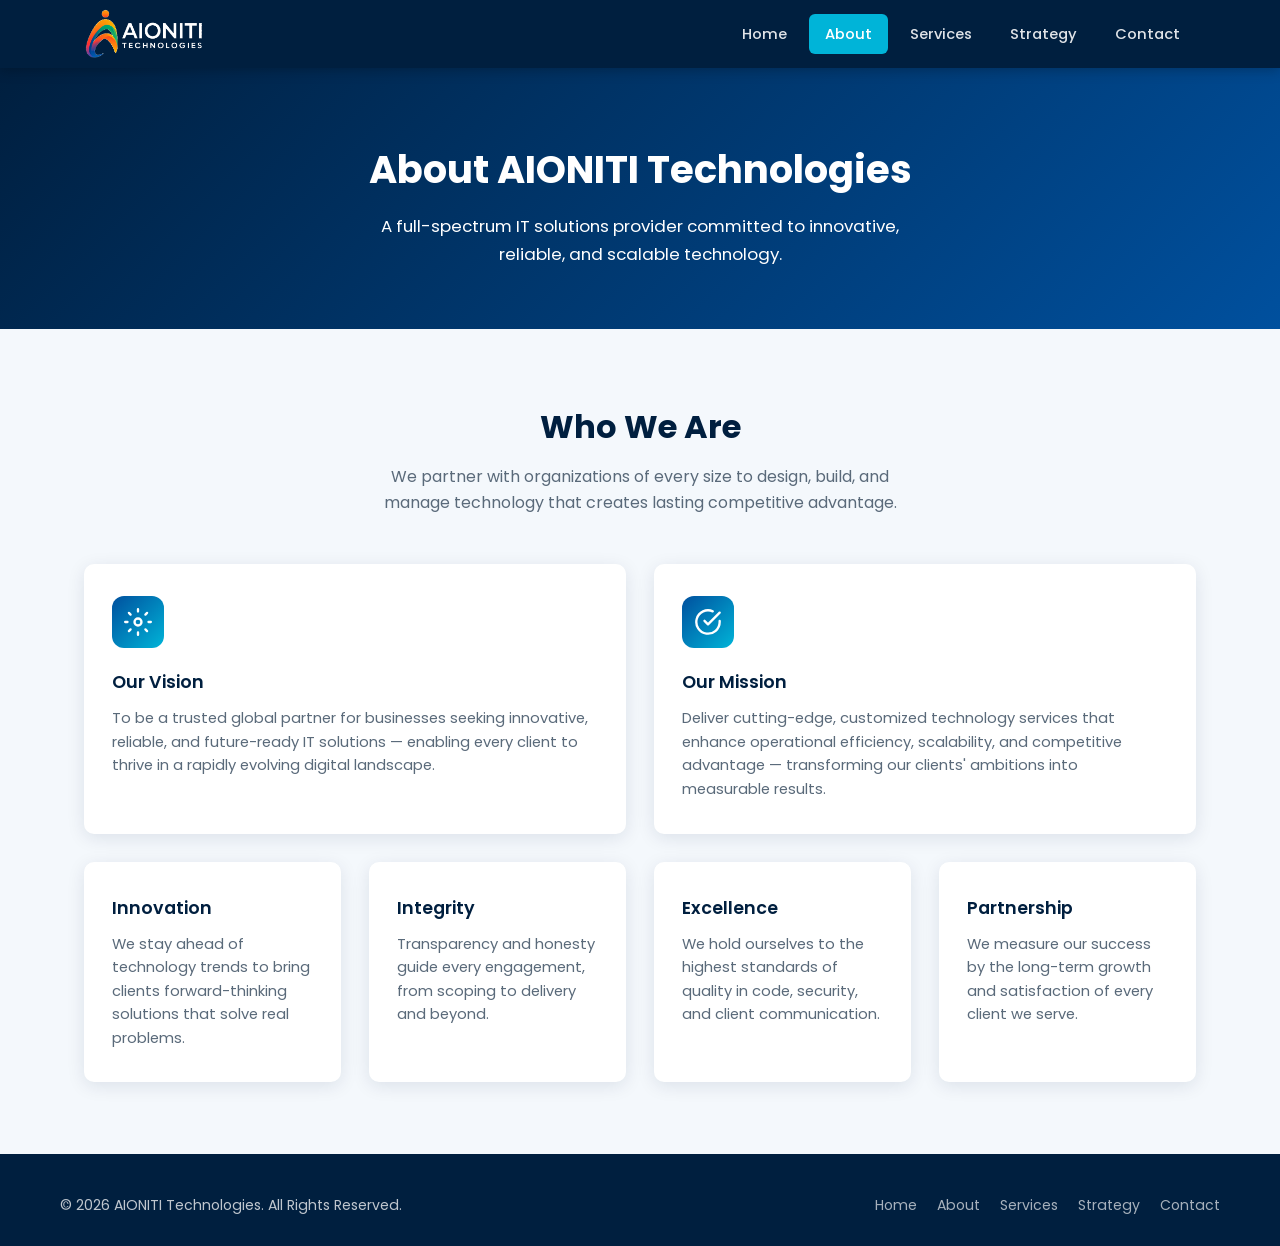
==== commit 08cb3b46: "Add files via upload" ====
--- a/about.html
+++ b/about.html
@@ -117,19 +117,8 @@
 
   </main>
 
-  <!-- ===== Footer ===== -->
-  <footer>
-    <div class="footer-inner">
-      <p>&copy; 2025 AIONITI Technologies. All Rights Reserved.</p>
-      <nav class="footer-links" aria-label="Footer navigation">
-        <a href="index.html">Home</a>
-        <a href="about.html">About</a>
-        <a href="services.html">Services</a>
-        <a href="strategy.html">Strategy</a>
-        <a href="contact.html">Contact</a>
-      </nav>
-    </div>
-  </footer>
+  <!-- ===== Footer (injected from footer.html) ===== -->
+  <div id="site-footer"></div>
 
   <script src="script.js"></script>
 </body>
